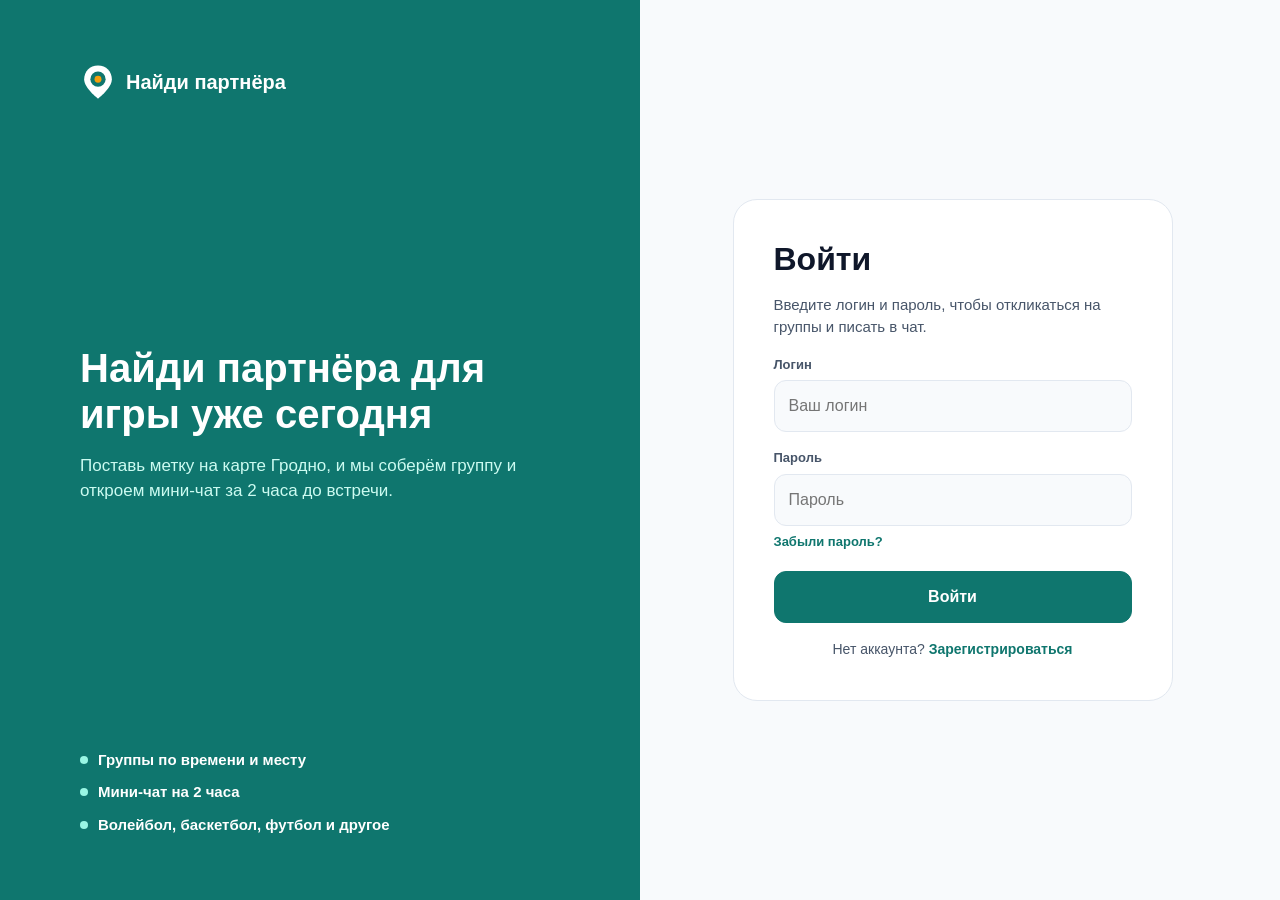
==== login.html @ f3eded64 "first commit" ====
<!DOCTYPE html>
<html lang="ru">
<head>
    <meta charset="UTF-8">
    <meta name="viewport" content="width=device-width, initial-scale=1.0">
    <title>Вход - Найди партнёра</title>
    <link rel="icon" type="image/svg+xml" href="favicon.svg">
    <link rel="stylesheet" href="css/style.css">
    <link rel="stylesheet" href="css/auth.css">
</head>
<body>
    <div class="login">
        <aside class="promo">
            <a class="logo" href="index.html">
                <svg class="logo__mark" viewBox="0 0 52 52" width="36" height="36" aria-hidden="true">
                    <path class="logo__pin" d="M26 2C14 2 6 11 6 22c0 13 20 28 20 28s20-15 20-28C46 11 38 2 26 2z"></path>
                    <circle class="logo__hole" cx="26" cy="22" r="11"></circle>
                    <circle class="logo__dot" cx="26" cy="22" r="5"></circle>
                </svg>
                <span class="logo__text">Найди партнёра</span>
            </a>
            <div class="promo__body">
                <p class="promo__title">Найди партнёра для игры уже сегодня</p>
                <p class="promo__text">
                    Поставь метку на карте Гродно, и мы соберём группу
                    и откроем мини-чат за 2 часа до встречи.
                </p>
            </div>
            <ul class="benefits">
                <li class="benefits__item">Группы по времени и месту</li>
                <li class="benefits__item">Мини-чат на 2 часа</li>
                <li class="benefits__item">Волейбол, баскетбол, футбол и другое</li>
            </ul>
        </aside>

        <main class="login__main">
            <div class="card">
                <h1 class="card__title">Войти</h1>
                <p class="card__lead">Введите логин и пароль, чтобы откликаться на группы и писать в чат.</p>
                <form class="form" action="#" method="post">
                    <div class="field">
                        <label class="field__label" for="login">Логин</label>
                        <input class="field__control" id="login" name="login" type="text" 
                        placeholder="Ваш логин" autocomplete="username" required>
                    </div>
                    <div class="field">
                        <div class="field__head">
                            <label class="field__label" for="password">Пароль</label>
                        </div>
                        <input class="field__control" id="password" name="password" type="password"
                        placeholder="Пароль" autocomplete="current-password" required>
                        <a class="field__link" href="forgot.html">Забыли пароль?</a>
                    </div>
                    <button class="btn btn--primary btn--lg" type="submit">Войти</button>
                </form>
                <p class="card__switch">
                    Нет аккаунта?
                    <a class="card__link" href="register.html">Зарегистрироваться</a>
                </p>
            </div>
        </main>
    </div>
</body>
</html>
---- css/style.css ----
/* ===== Переменные ===== */
:root {
    --ink: #0F172A;
    --muted: #475569;
    --primary: #0F766E;
    --soft: #CCFBF1;
    --accent: #F59E0B;
    --bg: #F8FAFC;
    --border: #E2E8F0;
}

/* ===== Основа страницы ===== */
* {
    box-sizing: border-box;
}

.page {
    min-height: 100vh;
    display: flex;
    flex-direction: column;
}

.main {
    flex: 1;
}

body {
    margin: 0;
    font-family: Inter, "Segoe UI", Arial, sans-serif;
    font-size: 16px;
    line-height: 1.5;
    color: var(--ink);
    background: var(--bg);
}

html {
    scroll-behavior: smooth;
    scroll-padding-top: 100px;
}

@media (prefers-reduced-motion: reduce) {
    html {
        scroll-behavior: auto;
    }
}

/* ===== Шапка ===== */
.header {
    position: sticky;
    top: 0;
    z-index: 100;
    display: flex;
    justify-content: space-between;
    align-items: center;
    gap: 24px;
    padding: 20px 120px; /* отступы сверху и снизу, справа и слева */
    border-bottom: 1px solid var(--border);
    background: #fff;
    box-shadow: 0 1px 12px rgba(15, 23, 42, 0.06);
}

.logo {
    display: flex;
    align-items: center;
    gap: 10px; /* промежуток между значком и текстом */
    color: var(--ink);
    font-size: 20px;
    font-weight: 700;
    text-decoration: none;
}

.logo__mark {
    flex-shrink: 0;
    width: 36px;
    height: 36px;
}

.logo__pin {
    fill: var(--primary);
}

.logo__hole {
    fill: #fff;
}

.logo__dot {
    fill: var(--accent);
}

.nav {
    display: flex;
    gap: 32px;
}

.nav__link {
    color: var(--muted);
    font-size: 15px;
    font-weight: 600;
    text-decoration: none;
    white-space: nowrap;
}

.nav__link:hover {
    color: var(--primary);
}

.auth {
    display: flex;
    align-items: center;
    gap: 12px;
}

/* ===== Кнопки ===== */
.btn {
    display: inline-flex;
    align-items: center;
    justify-content: center;
    padding: 12px 20px;
    border: 1px solid var(--border);
    border-radius: 12px;
    font-family: inherit;
    font-size: 15px;
    font-weight: 600;
    text-decoration: none;
    cursor: pointer;
}

.btn--primary {
    border-color: var(--primary);
    background: var(--primary);
    color: #fff;
}

.btn--outline {
    background: #fff;
    color: var(--ink);
}

.btn--lg {
    padding: 16px 28px;
    font-size: 16px;
}

/* ===== Герой ===== */
.hero {
    display: flex;
    align-items: center;
    gap: 64px;
    padding: 72px 120px 32px;
}

.hero__text {
    flex: 1;
    display: flex;
    flex-direction: column;
    align-items: flex-start;
    gap: 24px;
}

.hero__map {
    flex: 1;
}

.hero__title {
    margin: 0;
    font-size: 56px;
    line-height: 1.1;
}

.hero__lead {
    margin: 0;
    max-width: 520px;
    font-size: 18px;
    color: var(--muted);
}

.hero__actions {
    display: flex;
    gap: 12px;
}

/* ===== Плашки и список видов спорта ===== */
.chip {
    display: inline-flex;
    padding: 6px 12px;
    border-radius: 20px;
    font-size: 13px;
    font-weight: 600;
}

.chip--soft {
    background: var(--soft);
    color: var(--primary);
}

.sports {
    display: flex;
    flex-wrap: wrap;
    gap: 8px;
    margin: 0;
    padding: 0;
    list-style: none;
}

.sports__item {
    padding: 8px 14px;
    border: 1px solid var(--border);
    border-radius: 20px;
    background: #fff;
    font-size: 14px;
    font-weight: 600;
    color: var(--muted);
}

/* ===== Карта-макет ===== */
.map {
    position: relative;
    height: 440px;
    overflow: hidden;
    border-radius: 24px;
    background: #DCFCE7;
}

.map__road {
    position: absolute;
    background: #fff;
}

.map__road--h  { top: 34%; left: 0; right: 0; height: 26px; }
.map__road--v  { top: 0; bottom: 0; left: 24%; width: 22px; }
.map__road--v2 { top: 0; bottom: 0; left: 68%; width: 26px; }

.map__park {
    position: absolute;
    top: 43%;
    left: 27%;
    width: 36%;
    height: 20%;
    border-radius: 50%;
    background: #86EFAC;
}

.pin {
    position: absolute;
    display: flex;
    flex-direction: column;
    align-items: flex-start;
    gap: 6px;
    color: var(--ink);
    pointer-events: none;
    user-select: none;
}

.pin--1 { top: 30%; left: 63%; }
.pin--2 { top: 5%;  left: 45%; }
.pin--3 { top: 56%; left: 18%; }

.pin__label {
    padding: 8px 12px;
    border-radius: 12px;
    background: #fff;
    font-size: 14px;
    font-weight: 600;
    line-height: 1.3;
    white-space: nowrap;
}

.pin__label small {
    font-size: 12px;
    font-weight: 400;
    color: var(--muted);
}

.pin__dot {
    width: 26px;
    height: 26px;
    border: 4px solid #fff;
    border-radius: 50%;
    background: var(--primary);
}

.pin__dot--amber {
    background: var(--accent);
}

.map__chat {
    position: absolute;
    right: 16px;
    bottom: 16px;
    display: flex;
    flex-direction: column;
    gap: 4px;
    padding: 12px 16px;
    border-radius: 16px;
    background: var(--ink);
    color: #fff;
    font-size: 13px;
}

/* ===== Поля форм (используются на страницах входа и регистрации) ===== */
.field {
    flex: 1;
    display: flex;
    flex-direction: column;
    gap: 6px;
    min-width: 0;
}

.field__label {
    font-size: 13px;
    font-weight: 600;
    color: var(--muted);
}

.field__control {
    flex: 1;
    width: 100%;
    min-width: 0;
    padding: 13px 14px;
    border: 1px solid var(--border);
    border-radius: 12px;
    background: var(--bg);
    font: inherit;
    color: var(--ink);
}

.field__control:focus {
    outline: 2px solid var(--primary);
    outline-offset: 1px;
}

/* ===== Группы рядом ===== */
.groups {
    display: flex;
    flex-direction: column;
    gap: 28px;
    padding: 32px 120px 64px;
}

.groups__head {
    display: flex;
    justify-content: space-between;
    align-items: center;
}

.groups__title {
    margin: 0;
    font-size: 32px;
}

.groups__list {
    display: flex;
    flex-wrap: wrap;
    gap: 24px;
}

.group {
    flex: 1 1 280px;
    display: flex;
    flex-direction: column;
    align-items: flex-start;
    gap: 14px;
    padding: 24px;
    border: 1px solid var(--border);
    border-radius: 20px;
    background: #fff;
}

.group__name {
    margin: 0;
    font-size: 24px;
}

.group__info,
.group__meta {
    margin: 0;
    color: var(--muted);
}

.group__info { font-size: 15px; }
.group__meta { font-size: 13px; }

.group__btn {
    align-self: stretch;
    margin-top: auto;
}

.chip--amber {
    background: #FEF3C7;
    color: #B45309;
}

.progress {
    align-self: stretch;
    height: 8px;
    overflow: hidden;
    border-radius: 4px;
    background: var(--border);
}

.progress__bar {
    display: block;
    height: 100%;
    background: var(--primary);
}

/* ===== Как это работает ===== */
.how {
    display: flex;
    flex-direction: column;
    gap: 32px;
    padding: 64px 120px;
    background: #fff;
}

.how__title {
    margin: 0;
    font-size: 32px;
}

.steps {
    display: flex;
    flex-wrap: wrap;
    gap: 24px;
    margin: 0;
    padding: 0;
    list-style: none;
}

.step {
    flex: 1 1 240px;
    display: flex;
    flex-direction: column;
    align-items: flex-start;
    gap: 12px;
}

.step__num {
    display: flex;
    align-items: center;
    justify-content: center;
    width: 44px;
    height: 44px;
    border-radius: 50%;
    background: var(--soft);
    color: var(--primary);
    font-size: 18px;
    font-weight: 700;
}

.step__title {
    margin: 0;
    font-size: 20px;
}

.step__text {
    margin: 0;
    max-width: 340px;
    font-size: 15px;
    color: var(--muted);
}

/* ===== Подвал ===== */
.footer {
    display: flex;
    justify-content: space-between;
    align-items: center;
    padding: 32px 120px;
    background: var(--ink);
    color: #fff;
    font-size: 14px;
}

.footer__name {
    font-weight: 600;
}

.footer__note {
    color: #94A3B8;
}

/* ===== Бургер и иконка кабинета (на компьютере) ===== */
.burger,
.burger__input {
    display: none;
}

.user {
    display: flex;
    padding: 0;
    font: inherit;
    cursor: pointer;
    align-items: center;
    justify-content: center;
    width: 44px;
    height: 44px;
    border: 1px solid var(--border);
    border-radius: 50%;
    background: #fff;
    color: var(--ink);
    font-weight: 600;
    text-decoration: none;
}

.user:hover {
    color: var(--primary);
}

/* ===== Планшет и бургер-меню (до 1199px) ===== */
@media (max-width: 1199px) {
    .header,
    .hero,
    .groups,
    .how,
    .footer {
        padding-left: 40px;
        padding-right: 40px;
    }

    /* Герой: одна колонка */
    .hero {
        flex-direction: column;
        align-items: stretch;
        gap: 24px;
    }

    /* Обёртка «исчезает», её дети встают в колонку .hero */
    .hero__text {
        display: contents;
    }

    .hero__map {
        flex: none;
    }

    /* Порядок блоков */
    .hero .chip {
        order: 1;
        align-self: flex-start;
    }

    .hero__title {
        order: 2;
    }

    .hero__lead {
        order: 3;
    }

    .hero__map {
        order: 4;
    }

    .sports {
        order: 5;
    }

    .hero__actions {
        order: 6;
    }

    .hero__title {
        font-size: 44px;
    }

    .field {
        flex: none;
    }

    /* Шапка: липкая, меню уходит в бургер */
    .header {
        position: sticky;
        justify-content: flex-start;
    }

    /* Кнопки входа и кабинет остаются в шапке справа */
    .auth {
        margin-left: auto;
    }

    /* Бургер встаёт после кнопок */
    .burger {
        order: 3;
        display: flex;
        flex-direction: column;
        justify-content: center;
        gap: 5px;
        width: 44px;
        height: 44px;
        padding: 0 10px;
        border: 1px solid var(--border);
        border-radius: 12px;
        cursor: pointer;
    }

    .burger__input {
        display: block;
        position: absolute;
        width: 1px;
        height: 1px;
        opacity: 0;
        pointer-events: none;
    }

    .burger__line {
        height: 3px;
        border-radius: 2px;
        background: var(--ink);
        transition: transform 0.2s, opacity 0.2s;
    }

    .burger__input:focus-visible + .burger {
        outline: 2px solid var(--primary);
        outline-offset: 2px;
    }

    .burger__input:checked + .burger .burger__line:nth-child(1) {
        transform: translateY(8px) rotate(45deg);
    }

    .burger__input:checked + .burger .burger__line:nth-child(2) {
        opacity: 0;
    }

    .burger__input:checked + .burger .burger__line:nth-child(3) {
        transform: translateY(-8px) rotate(-45deg);
    }

    /* Выпадающая панель: только ссылки меню */
    .nav {
        display: none;
        position: absolute;
        top: 100%;
        left: 0;
        right: 0;
        z-index: 10;
        flex-direction: column;
        gap: 0;
        padding: 8px 40px 16px;
        border-bottom: 1px solid var(--border);
        background: #fff;
        box-shadow: 0 12px 24px rgba(15, 23, 42, 0.08);
    }

    .burger__input:checked ~ .nav {
        display: flex;
    }

    .nav__link {
        padding: 14px 0;
        border-bottom: 1px solid var(--border);
        font-size: 16px;
    }

    .nav__link:last-child {
        border-bottom: none;
    }

}

/* ===== Телефон (до 767px) ===== */
@media (max-width: 767px) {
    html {
        scroll-padding-top: 80px;
    }

    .header,
    .hero,
    .groups,
    .how,
    .footer {
        padding-left: 16px;
        padding-right: 16px;
    }

    .header {
        gap: 8px;
        padding-top: 12px;
        padding-bottom: 12px;
    }

    .nav {
        padding-left: 16px;
        padding-right: 16px;
    }

    .logo {
        font-size: 18px;
    }

    .auth {
        gap: 8px;
    }

    .auth .btn {
        padding: 8px 12px;
        font-size: 14px;
    }

    .user,
    .burger {
        width: 40px;
        height: 40px;
    }

    .burger {
        gap: 4px;
        padding: 0 9px;
    }

    .burger__input:checked + .burger .burger__line:nth-child(1) {
        transform: translateY(7px) rotate(45deg);
    }

    .burger__input:checked + .burger .burger__line:nth-child(3) {
        transform: translateY(-7px) rotate(-45deg);
    }

    /* Герой */
    .hero {
        gap: 20px;
        padding-top: 8px;
        padding-bottom: 32px;
    }

    .hero__title {
        font-size: 34px;
    }

    .hero__lead {
        font-size: 16px;
    }

    .hero__actions {
        flex-direction: column;
        align-self: stretch;
    }

    /* Карта */
    .map {
        height: 300px;
    }

    .pin__label small {
        display: none;
    }

    .pin--1 { top: 3%;  left: 5%; }
    .pin--2 { top: 27%; left: 46%; }
    .pin--3 { top: 47%; left: 5%; }

    .field {
        flex: none;
    }

    .groups,
    .how {
        padding-top: 40px;
        padding-bottom: 40px;
    }

    .groups {
        padding-top: 24px;
    }

    .groups__title,
    .how__title {
        font-size: 26px;
    }

    .footer {
        flex-direction: column;
        align-items: flex-start;
        gap: 4px;
    }
}

/* ===== Узкие телефоны (до 480px) ===== */
@media (max-width: 480px) {
    .map {
        height: 340px;
    }

    .pin--1 { top: 3%;  left: 5%; }
    .pin--2 { top: 25%; left: auto; right: 5%; align-items: flex-end; }
    .pin--3 { top: 50%; left: 5%; }

    .header .logo__text {
        display: none;
    }

    .header {
        gap: 6px;
    }

    .auth {
        gap: 6px;
    }

    .auth .btn {
        padding: 8px 10px;
        font-size: 13px;
    }
}

/* ===== Иконка кабинета как кнопка ===== */
.user:focus-visible {
    outline: 2px solid var(--primary);
    outline-offset: 2px;
}

/* ===== Окно «Войдите или зарегистрируйтесь» ===== */
.auth-dialog {
    width: min(92vw, 400px);
    padding: 0; /* важно: карточка заполняет dialog целиком, иначе клик по фону не определится */
    border: 0;
    border-radius: 24px;
    background: #fff;
    color: var(--ink);
    box-shadow: 0 24px 60px rgba(15, 23, 42, 0.25);
}

.auth-dialog::backdrop {
    background: rgba(15, 23, 42, 0.55);
}

/* «Выпрыгивание»: окно появляется снизу с небольшим увеличением */
.auth-dialog[open] {
    animation: auth-pop 0.28s cubic-bezier(0.2, 0.9, 0.3, 1.25);
}

@keyframes auth-pop {
    from {
        opacity: 0;
        transform: translateY(24px) scale(0.9);
    }
    to {
        opacity: 1;
        transform: none;
    }
}

.auth-dialog__card {
    position: relative;
    display: flex;
    flex-direction: column;
    align-items: center;
    gap: 12px;
    padding: 40px 32px 32px;
    text-align: center;
}

.auth-dialog__logo {
    width: 72px;
    height: 72px;
}

.auth-dialog__title {
    margin: 0;
    font-size: 28px;
    line-height: 1.2;
}

.auth-dialog__text {
    margin: 0;
    font-size: 15px;
    color: var(--muted);
}

.auth-dialog__actions {
    align-self: stretch;
    display: flex;
    flex-direction: column;
    gap: 10px;
    margin-top: 12px;
}

.auth-dialog__close {
    position: absolute;
    top: 12px;
    right: 12px;
    width: 36px;
    height: 36px;
    border: 0;
    border-radius: 50%;
    background: transparent;
    color: var(--muted);
    font-size: 26px;
    line-height: 1;
    cursor: pointer;
}

.auth-dialog__close:hover {
    background: var(--bg);
    color: var(--ink);
}

/* Пока окно открыто, страница под ним не прокручивается */
body:has(.auth-dialog[open]) {
    overflow: hidden;
}

@media (prefers-reduced-motion: reduce) {
    .auth-dialog[open] {
        animation: none;
    }
}
---- css/auth.css ----
/* ===== Каркас страниц входа и регистрации ===== */
/* Полоса прокрутки занимает место всегда, поэтому при переходе между страницами ничего не сдвигается */
html:has(.login) {
    scrollbar-gutter: stable;
}

.login {
    min-height: 100vh;
    display: flex;
}

.login__main {
    flex: 1;
    display: flex;
    align-items: center;
    justify-content: center;
    padding: 48px 24px;
}

/* ===== Левая панель ===== */
.promo {
    position: sticky;
    top: 0;
    align-self: flex-start;
    height: 100vh;
    flex: 0 0 640px;
    display: flex;
    flex-direction: column;
    justify-content: space-between;
    gap: 48px;
    padding: 64px 80px;
    background: var(--primary);
    color: #fff;
}

.promo .logo {
    align-self: flex-start;
    color: #fff;
}

.promo .logo__pin {
    fill: #fff;
}

.promo .logo__hole {
    fill: var(--primary);
}

.promo__body {
    display: flex;
    flex-direction: column;
    gap: 16px;
}

.promo__title {
    margin: 0;
    max-width: 480px;
    font-size: 40px;
    font-weight: 700;
    line-height: 1.15;
}

.promo__text {
    margin: 0;
    max-width: 460px;
    font-size: 17px;
    color: var(--soft);
}

.benefits {
    display: flex;
    flex-direction: column;
    gap: 10px;
    margin: 0;
    padding: 0;
    list-style: none;
}

.benefits__item {
    display: flex;
    align-items: center;
    gap: 10px;
    font-size: 15px;
    font-weight: 600;
}

.benefits__item::before {
    content: "";
    flex: none;
    width: 8px;
    height: 8px;
    border-radius: 50%;
    background: #99F6E4;
}

/* ===== Карточка с формой ===== */
.card {
    width: 100%;
    max-width: 440px;
    display: flex;
    flex-direction: column;
    gap: 16px;
    padding: 40px;
    border: 1px solid var(--border);
    border-radius: 24px;
    background: #fff;
}

.card__title {
    margin: 0;
    font-size: 32px;
    line-height: 1.2;
}

.card__lead {
    margin: 0;
    font-size: 15px;
    color: var(--muted);
}

.form {
    display: flex;
    flex-direction: column;
    gap: 16px;
}

.form .field {
    flex: none;
}

.field__head {
    display: flex;
    justify-content: space-between;
    align-items: center;
}

.field__link {
    font-size: 13px;
    font-weight: 600;
    color: var(--primary);
    text-decoration: none;
}

.field__link:hover {
    text-decoration: underline;
}

.form .btn {
    margin-top: 4px;
    font-family: inherit;
    cursor: pointer;
}

.card__switch {
    margin: 0;
    text-align: center;
    font-size: 14px;
    color: var(--muted);
}

.card__link {
    font-weight: 600;
    color: var(--primary);
    text-decoration: none;
}

.card__link:hover {
    text-decoration: underline;
}

/* ===== Планшет (до 1023px) ===== */
@media (max-width: 1023px) {
    .promo {
        flex: 0 0 360px;
        padding: 48px 40px;
    }

    .promo__title {
        font-size: 32px;
    }
}

/* ===== Телефон (до 767px) ===== */
@media (max-width: 767px) {
    .login {
        flex-direction: column;
    }

    .promo {
        position: static;
        align-self: stretch;
        height: auto;
        flex: none;
        gap: 20px;
        padding: 24px 16px;
    }

    .promo__title {
        font-size: 26px;
    }

    .promo__text,
    .benefits {
        display: none;
    }

    .login__main {
        align-items: flex-start;
        padding: 24px 16px 40px;
    }

    .card {
        padding: 28px 20px;
    }
}

/* ===== Узкие телефоны (до 400px) ===== */
@media (max-width: 400px) {
    .card {
        padding: 24px 16px;
        border-radius: 20px;
    }

    .card__title {
        font-size: 28px;
    }
}
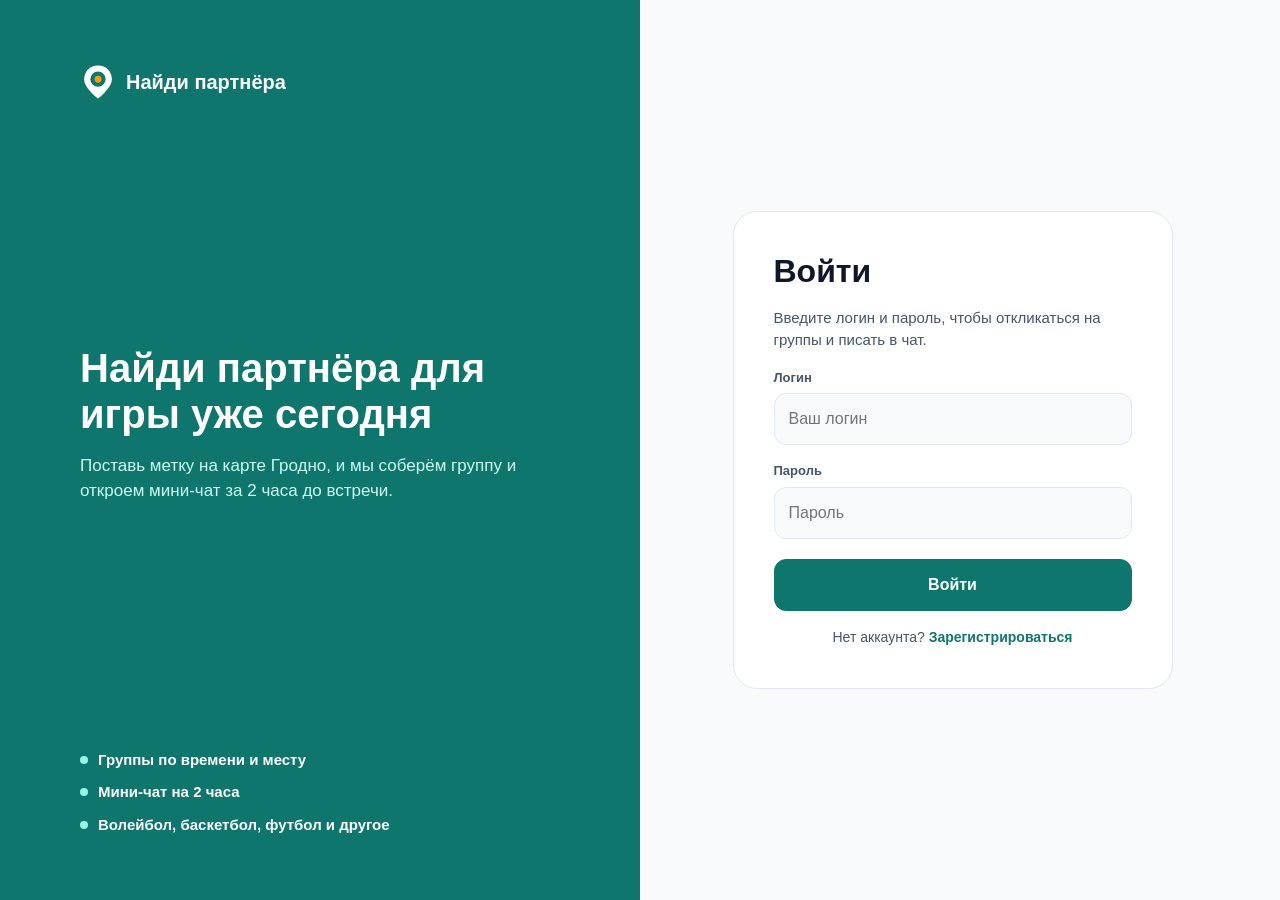
==== commit 64af18a9: "Первые большие изменения с картой и чатами" ====
--- a/login.html
+++ b/login.html
@@ -40,16 +40,13 @@
                 <form class="form" action="#" method="post">
                     <div class="field">
                         <label class="field__label" for="login">Логин</label>
-                        <input class="field__control" id="login" name="login" type="text" 
+                        <input class="field__control" id="login" name="login" type="text"
                         placeholder="Ваш логин" autocomplete="username" required>
                     </div>
                     <div class="field">
-                        <div class="field__head">
-                            <label class="field__label" for="password">Пароль</label>
-                        </div>
+                        <label class="field__label" for="password">Пароль</label>
                         <input class="field__control" id="password" name="password" type="password"
-                        placeholder="Пароль" autocomplete="current-password" required>
-                        <a class="field__link" href="forgot.html">Забыли пароль?</a>
+                            placeholder="Пароль" autocomplete="current-password" required>
                     </div>
                     <button class="btn btn--primary btn--lg" type="submit">Войти</button>
                 </form>
--- a/css/style.css
+++ b/css/style.css
@@ -1,15 +1,14 @@
-/* ===== Переменные ===== */
 :root {
     --ink: #0F172A;
     --muted: #475569;
     --primary: #0F766E;
     --soft: #CCFBF1;
     --accent: #F59E0B;
+    --full: #64748B;
     --bg: #F8FAFC;
     --border: #E2E8F0;
 }
 
-/* ===== Основа страницы ===== */
 * {
     box-sizing: border-box;
 }
@@ -44,7 +43,6 @@
     }
 }
 
-/* ===== Шапка ===== */
 .header {
     position: sticky;
     top: 0;
@@ -53,7 +51,7 @@
     justify-content: space-between;
     align-items: center;
     gap: 24px;
-    padding: 20px 120px; /* отступы сверху и снизу, справа и слева */
+    padding: 20px 120px; 
     border-bottom: 1px solid var(--border);
     background: #fff;
     box-shadow: 0 1px 12px rgba(15, 23, 42, 0.06);
@@ -62,7 +60,7 @@
 .logo {
     display: flex;
     align-items: center;
-    gap: 10px; /* промежуток между значком и текстом */
+    gap: 10px; 
     color: var(--ink);
     font-size: 20px;
     font-weight: 700;
@@ -110,7 +108,6 @@
     gap: 12px;
 }
 
-/* ===== Кнопки ===== */
 .btn {
     display: inline-flex;
     align-items: center;
@@ -141,7 +138,6 @@
     font-size: 16px;
 }
 
-/* ===== Герой ===== */
 .hero {
     display: flex;
     align-items: center;
@@ -179,7 +175,6 @@
     gap: 12px;
 }
 
-/* ===== Плашки и список видов спорта ===== */
 .chip {
     display: inline-flex;
     padding: 6px 12px;
@@ -212,7 +207,6 @@
     color: var(--muted);
 }
 
-/* ===== Карта-макет ===== */
 .map {
     position: relative;
     height: 440px;
@@ -244,16 +238,18 @@
     position: absolute;
     display: flex;
     flex-direction: column;
-    align-items: flex-start;
+    align-items: center;
     gap: 6px;
     color: var(--ink);
     pointer-events: none;
     user-select: none;
-}
-
-.pin--1 { top: 30%; left: 63%; }
-.pin--2 { top: 5%;  left: 45%; }
-.pin--3 { top: 56%; left: 18%; }
+    transform: translate(-50%, calc(-100% + 13px));
+}
+
+.pin--1 { top: 52%;   left: 75%; }
+.pin--2 { top: 37.5%; left: 45%; }
+.pin--3 { top: 66%;   left: 26%; }
+.pin--4 { top: 22%;   left: 80%; }
 
 .pin__label {
     padding: 8px 12px;
@@ -279,6 +275,10 @@
     background: var(--primary);
 }
 
+.pin__dot--full {
+    background: var(--full);
+}
+
 .pin__dot--amber {
     background: var(--accent);
 }
@@ -297,7 +297,6 @@
     font-size: 13px;
 }
 
-/* ===== Поля форм (используются на страницах входа и регистрации) ===== */
 .field {
     flex: 1;
     display: flex;
@@ -329,7 +328,6 @@
     outline-offset: 1px;
 }
 
-/* ===== Группы рядом ===== */
 .groups {
     display: flex;
     flex-direction: column;
@@ -349,13 +347,12 @@
 }
 
 .groups__list {
-    display: flex;
-    flex-wrap: wrap;
+    display: grid;
+    grid-template-columns: repeat(auto-fit, minmax(260px, 1fr));
     gap: 24px;
 }
 
 .group {
-    flex: 1 1 280px;
     display: flex;
     flex-direction: column;
     align-items: flex-start;
@@ -390,6 +387,11 @@
     color: #B45309;
 }
 
+.chip--full {
+    background: #E2E8F0;
+    color: #475569;
+}
+
 .progress {
     align-self: stretch;
     height: 8px;
@@ -404,7 +406,6 @@
     background: var(--primary);
 }
 
-/* ===== Как это работает ===== */
 .how {
     display: flex;
     flex-direction: column;
@@ -460,7 +461,6 @@
     color: var(--muted);
 }
 
-/* ===== Подвал ===== */
 .footer {
     display: flex;
     justify-content: space-between;
@@ -479,7 +479,6 @@
     color: #94A3B8;
 }
 
-/* ===== Бургер и иконка кабинета (на компьютере) ===== */
 .burger,
 .burger__input {
     display: none;
@@ -506,7 +505,6 @@
     color: var(--primary);
 }
 
-/* ===== Планшет и бургер-меню (до 1199px) ===== */
 @media (max-width: 1199px) {
     .header,
     .hero,
@@ -517,14 +515,12 @@
         padding-right: 40px;
     }
 
-    /* Герой: одна колонка */
     .hero {
         flex-direction: column;
         align-items: stretch;
         gap: 24px;
     }
 
-    /* Обёртка «исчезает», её дети встают в колонку .hero */
     .hero__text {
         display: contents;
     }
@@ -533,7 +529,6 @@
         flex: none;
     }
 
-    /* Порядок блоков */
     .hero .chip {
         order: 1;
         align-self: flex-start;
@@ -567,18 +562,15 @@
         flex: none;
     }
 
-    /* Шапка: липкая, меню уходит в бургер */
     .header {
         position: sticky;
         justify-content: flex-start;
     }
 
-    /* Кнопки входа и кабинет остаются в шапке справа */
     .auth {
         margin-left: auto;
     }
 
-    /* Бургер встаёт после кнопок */
     .burger {
         order: 3;
         display: flex;
@@ -626,7 +618,6 @@
         transform: translateY(-8px) rotate(-45deg);
     }
 
-    /* Выпадающая панель: только ссылки меню */
     .nav {
         display: none;
         position: absolute;
@@ -658,7 +649,6 @@
 
 }
 
-/* ===== Телефон (до 767px) ===== */
 @media (max-width: 767px) {
     html {
         scroll-padding-top: 80px;
@@ -716,7 +706,6 @@
         transform: translateY(-7px) rotate(-45deg);
     }
 
-    /* Герой */
     .hero {
         gap: 20px;
         padding-top: 8px;
@@ -736,7 +725,6 @@
         align-self: stretch;
     }
 
-    /* Карта */
     .map {
         height: 300px;
     }
@@ -744,10 +732,6 @@
     .pin__label small {
         display: none;
     }
-
-    .pin--1 { top: 3%;  left: 5%; }
-    .pin--2 { top: 27%; left: 46%; }
-    .pin--3 { top: 47%; left: 5%; }
 
     .field {
         flex: none;
@@ -775,16 +759,11 @@
     }
 }
 
-/* ===== Узкие телефоны (до 480px) ===== */
 @media (max-width: 480px) {
     .map {
         height: 340px;
     }
 
-    .pin--1 { top: 3%;  left: 5%; }
-    .pin--2 { top: 25%; left: auto; right: 5%; align-items: flex-end; }
-    .pin--3 { top: 50%; left: 5%; }
-
     .header .logo__text {
         display: none;
     }
@@ -803,16 +782,14 @@
     }
 }
 
-/* ===== Иконка кабинета как кнопка ===== */
 .user:focus-visible {
     outline: 2px solid var(--primary);
     outline-offset: 2px;
 }
 
-/* ===== Окно «Войдите или зарегистрируйтесь» ===== */
 .auth-dialog {
     width: min(92vw, 400px);
-    padding: 0; /* важно: карточка заполняет dialog целиком, иначе клик по фону не определится */
+    padding: 0; 
     border: 0;
     border-radius: 24px;
     background: #fff;
@@ -824,7 +801,6 @@
     background: rgba(15, 23, 42, 0.55);
 }
 
-/* «Выпрыгивание»: окно появляется снизу с небольшим увеличением */
 .auth-dialog[open] {
     animation: auth-pop 0.28s cubic-bezier(0.2, 0.9, 0.3, 1.25);
 }
@@ -895,7 +871,6 @@
     color: var(--ink);
 }
 
-/* Пока окно открыто, страница под ним не прокручивается */
 body:has(.auth-dialog[open]) {
     overflow: hidden;
 }
--- a/css/auth.css
+++ b/css/auth.css
@@ -1,5 +1,3 @@
-/* ===== Каркас страниц входа и регистрации ===== */
-/* Полоса прокрутки занимает место всегда, поэтому при переходе между страницами ничего не сдвигается */
 html:has(.login) {
     scrollbar-gutter: stable;
 }
@@ -17,7 +15,6 @@
     padding: 48px 24px;
 }
 
-/* ===== Левая панель ===== */
 .promo {
     position: sticky;
     top: 0;
@@ -93,7 +90,6 @@
     background: #99F6E4;
 }
 
-/* ===== Карточка с формой ===== */
 .card {
     width: 100%;
     max-width: 440px;
@@ -128,27 +124,8 @@
     flex: none;
 }
 
-.field__head {
-    display: flex;
-    justify-content: space-between;
-    align-items: center;
-}
-
-.field__link {
-    font-size: 13px;
-    font-weight: 600;
-    color: var(--primary);
-    text-decoration: none;
-}
-
-.field__link:hover {
-    text-decoration: underline;
-}
-
 .form .btn {
     margin-top: 4px;
-    font-family: inherit;
-    cursor: pointer;
 }
 
 .card__switch {
@@ -168,7 +145,6 @@
     text-decoration: underline;
 }
 
-/* ===== Планшет (до 1023px) ===== */
 @media (max-width: 1023px) {
     .promo {
         flex: 0 0 360px;
@@ -180,7 +156,6 @@
     }
 }
 
-/* ===== Телефон (до 767px) ===== */
 @media (max-width: 767px) {
     .login {
         flex-direction: column;
@@ -214,7 +189,6 @@
     }
 }
 
-/* ===== Узкие телефоны (до 400px) ===== */
 @media (max-width: 400px) {
     .card {
         padding: 24px 16px;
